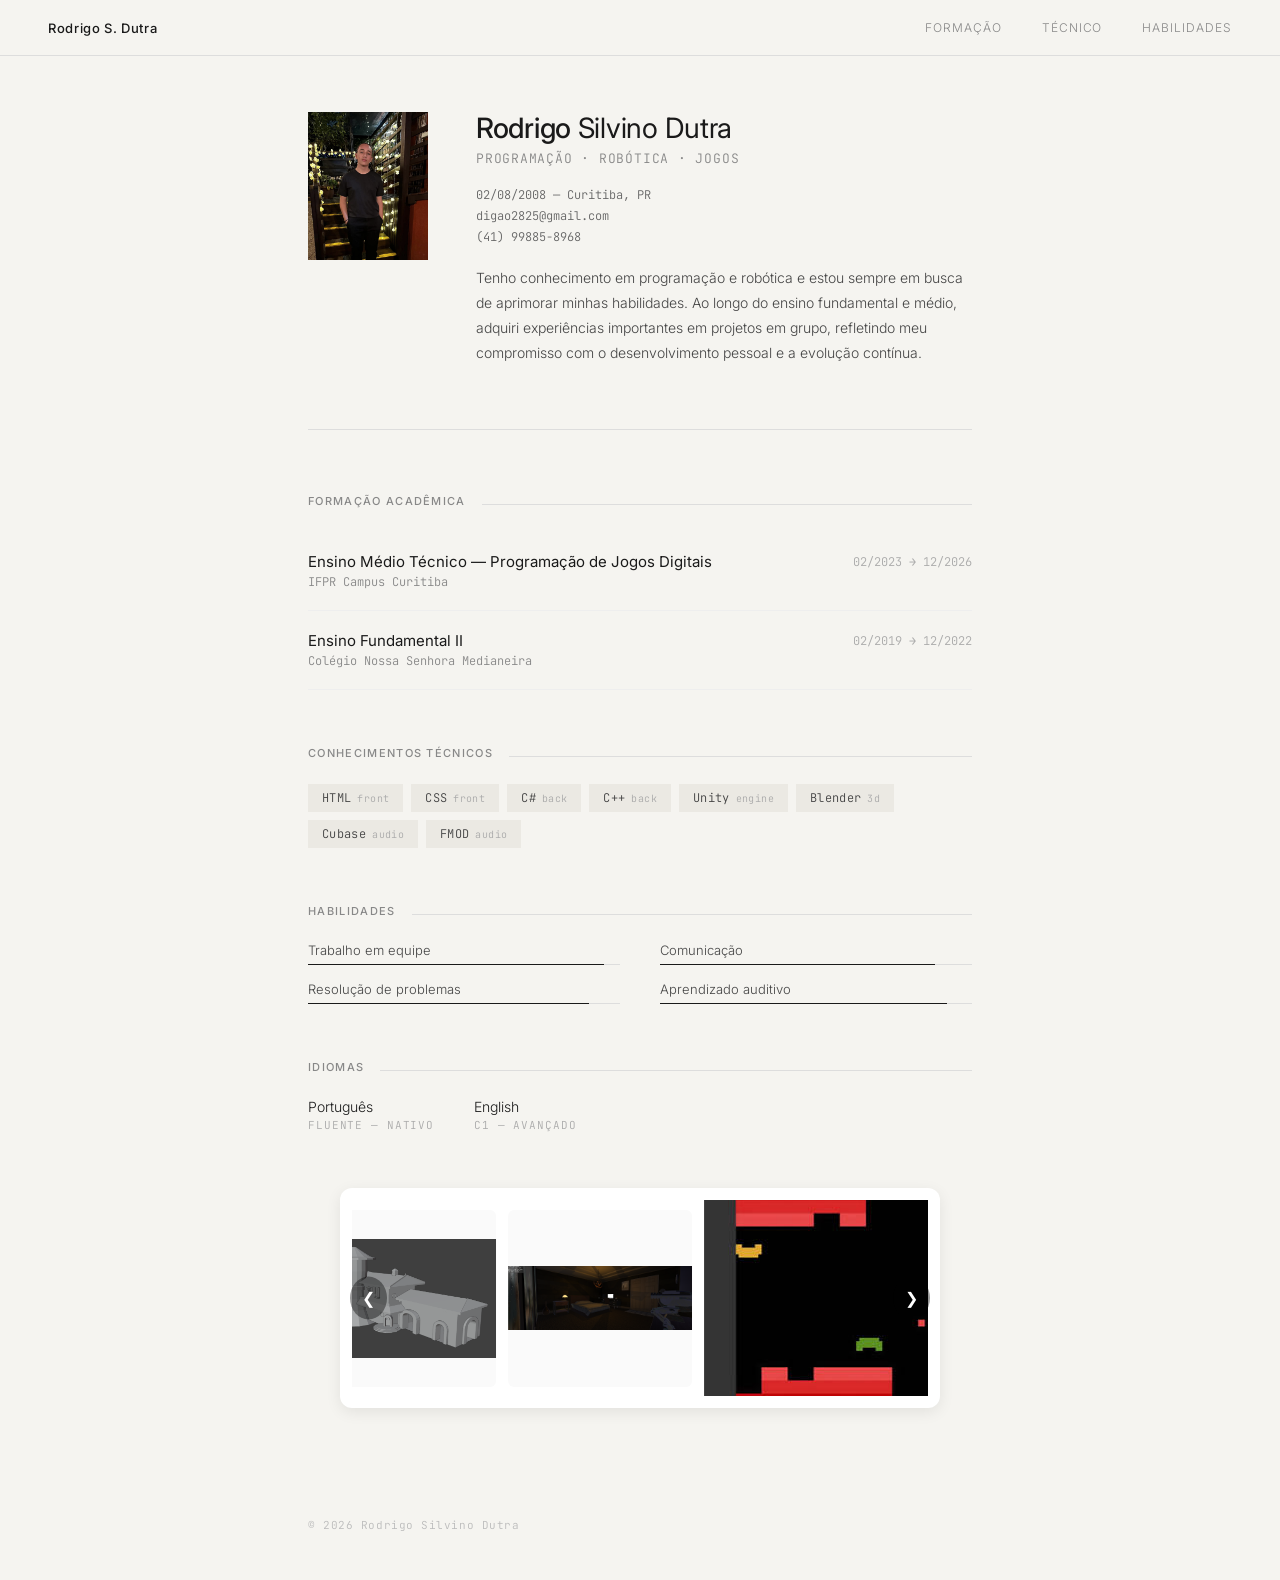
==== index.html @ 7c6aa82e "ok" ====
﻿<!DOCTYPE html>
<html lang="en">
<head>
    <meta charset="UTF-8">
    <meta name="viewport" content="width=device-width, initial-scale=1">
    <title>Rodrigo SIlvino Dutra</title>
    <link rel="stylesheet" href="css/style.css" type="text/css">
    <link rel="stylesheet" href="https:/fonts.googleapis.com/css2?family=Material+Symbols+Outlined:opsz,wght,FILL,GRAD@48,400,0,0" />
    <meta name="viewport" content="width=device-width, initial-scale=1.0">
      <link href="https://fonts.googleapis.com/css2?family=Inter:wght@300;400;500&family=JetBrains+Mono:wght@400;500&display=swap" rel="stylesheet">
</head>
<body>


<nav>
  <span class="nav-name">Rodrigo S. Dutra</span>
  <a href="#formacao">Formação</a>
  <a href="#tecnico">Técnico</a>
  <a href="#habilidades">Habilidades</a>
</nav>

<main>

  <div class="hero" id="perfil">
    <img src="[data-uri]" alt="Rodrigo Silvino Dutra">
    <div class="hero-text">
      <h1><span>Rodrigo</span> Silvino Dutra</h1>
      <div class="role">Programação · Robótica · Jogos</div>
      <div class="contacts">
        <span>02/08/2008 — Curitiba, PR</span>
        <span>digao2825@gmail.com</span>
        <span>(41) 99885-8968</span>
      </div>
      <p class="bio">
        Tenho conhecimento em programação e robótica e estou sempre em busca de aprimorar minhas habilidades. Ao longo do ensino fundamental e médio, adquiri experiências importantes em projetos em grupo, refletindo meu compromisso com o desenvolvimento pessoal e a evolução contínua.
      </p>
    </div>
  </div>

  <section class="sec" id="formacao">
    <div class="sec-header">
      <span class="sec-title">Formação Acadêmica</span>
      <div class="sec-line"></div>
    </div>
    <div class="edu-item">
      <div>
        <div class="edu-deg">Ensino Médio Técnico — Programação de Jogos Digitais</div>
        <div class="edu-inst">IFPR Campus Curitiba</div>
      </div>
      <div class="edu-period">02/2023 → 12/2026</div>
    </div>
    <div class="edu-item">
      <div>
        <div class="edu-deg">Ensino Fundamental II</div>
        <div class="edu-inst">Colégio Nossa Senhora Medianeira</div>
      </div>
      <div class="edu-period">02/2019 → 12/2022</div>
    </div>
  </section>

  <section class="sec" id="tecnico">
    <div class="sec-header">
      <span class="sec-title">Conhecimentos Técnicos</span>
      <div class="sec-line"></div>
    </div>
    <div class="skills-wrap">
      <div class="skill">HTML<em class="skill-cat">front</em></div>
      <div class="skill">CSS<em class="skill-cat">front</em></div>
      <div class="skill">C#<em class="skill-cat">back</em></div>
      <div class="skill">C++<em class="skill-cat">back</em></div>
      <div class="skill">Unity<em class="skill-cat">engine</em></div>
      <div class="skill">Blender<em class="skill-cat">3d</em></div>
      <div class="skill">Cubase<em class="skill-cat">audio</em></div>
      <div class="skill">FMOD<em class="skill-cat">audio</em></div>
    </div>
  </section>

  <section class="sec" id="habilidades">
    <div class="sec-header">
      <span class="sec-title">Habilidades</span>
      <div class="sec-line"></div>
    </div>
    <div class="attr-list">
      <div class="attr">
        <div class="attr-top"><span>Trabalho em equipe</span></div>
        <div class="attr-bar"><div class="attr-fill" style="width:95%"></div></div>
      </div>
      <div class="attr">
        <div class="attr-top"><span>Comunicação</span></div>
        <div class="attr-bar"><div class="attr-fill" style="width:88%"></div></div>
      </div>
      <div class="attr">
        <div class="attr-top"><span>Resolução de problemas</span></div>
        <div class="attr-bar"><div class="attr-fill" style="width:90%"></div></div>
      </div>
      <div class="attr">
        <div class="attr-top"><span>Aprendizado auditivo</span></div>
        <div class="attr-bar"><div class="attr-fill" style="width:92%"></div></div>
      </div>
    </div>
  </section>

  <section class="sec">
    <div class="sec-header">
      <span class="sec-title">Idiomas</span>
      <div class="sec-line"></div>
    </div>
    <div class="lang-row">
      <div class="lang-item">Português<span>Fluente — Nativo</span></div>
      <div class="lang-item">English<span>C1 — Avançado</span></div>
    </div>
  </section>
<div class="carousel-container">
        <button class="carousel-btn btn-prev" id="prevBtn">&#10094;</button>

        <div class="carousel-track-container">
            <ul class="carousel-track" id="carouselTrack">
                <li class="carousel-item"><img src="imagens/house.png" alt="Casa 3D"></li>
                <li class="carousel-item"><img src="imagens/blue dreams2.png" alt="Quarto Quente 3D"></li>
                <li> <a href="atari/atari.html" target="_blank">
                  class="carousel-item"><img src="./imagens/atari.jpg">
                </a></li>
                <li class="carousel-item"><img src="imagens/blue dreams.png" alt="Baú com Cadeado"></li>
                <li class="carousel-item"><img src="imagens/2d.png" alt="Cenário de Jogo 2D"></li>
                <li class="carousel-item"><img src="imagens/barril.png"></li>
                
            </ul>
        </div>

        <button class="carousel-btn btn-next" id="nextBtn">&#10095;</button>
    </div>
    <script src="javascript/script.js"></script>
    
</main>

<footer>© 2026 Rodrigo Silvino Dutra</footer>

</body>
</html>
---- css/style.css ----
﻿header,
*, *::before, *::after { box-sizing: border-box; margin: 0; padding: 0; }
html { scroll-behavior: smooth; }
body {
  font-family: 'Inter', sans-serif;
  font-weight: 300;
  background: #f5f4f0;
  color: #1a1a1a;
  min-height: 100vh;
}
a { color: inherit; text-decoration: none; }

nav {
  position: fixed;
  top: 0; left: 0; right: 0;
  height: 56px;
  background: #f5f4f0;
  border-bottom: 1px solid #ddd;
  display: flex;
  align-items: center;
  padding: 0 48px;
  gap: 40px;
  z-index: 50;
}
.nav-name {
  font-size: 13px;
  font-weight: 500;
  letter-spacing: 0.05em;
  margin-right: auto;
}
nav a {
  font-size: 12px;
  color: #888;
  letter-spacing: 0.08em;
  text-transform: uppercase;
  transition: color 0.2s;
}
nav a:hover { color: #1a1a1a; }

main {
  max-width: 760px;
  margin: 0 auto;
  padding: 112px 48px 80px;
}

/* HERO */
.hero {
  display: grid;
  grid-template-columns: 120px 1fr;
  gap: 48px;
  align-items: start;
  padding-bottom: 64px;
  border-bottom: 1px solid #ddd;
  margin-bottom: 64px;
}
.hero img {
  width: 120px;
  height: 148px;
  object-fit: cover;
  object-position: top center;
  display: block;
  filter: grayscale(15%);
}
.hero-text h1 {
  font-size: 28px;
  font-weight: 400;
  letter-spacing: -0.01em;
  line-height: 1.2;
  margin-bottom: 4px;
}
.hero-text h1 span { font-weight: 500; }
.role {
  font-size: 13px;
  color: #888;
  letter-spacing: 0.06em;
  text-transform: uppercase;
  margin-bottom: 20px;
  font-family: 'JetBrains Mono', monospace;
}
.contacts {
  display: flex;
  flex-direction: column;
  gap: 5px;
  margin-bottom: 20px;
}
.contacts span {
  font-family: 'JetBrains Mono', monospace;
  font-size: 12px;
  color: #666;
}
.bio {
  font-size: 14px;
  line-height: 1.8;
  color: #444;
  max-width: 520px;
}

/* SECTION */
.sec {
  margin-bottom: 56px;
}
.sec-header {
  display: flex;
  align-items: baseline;
  gap: 16px;
  margin-bottom: 24px;
}
.sec-title {
  font-size: 11px;
  font-weight: 500;
  letter-spacing: 0.12em;
  text-transform: uppercase;
  color: #888;
}
.sec-line {
  flex: 1;
  height: 1px;
  background: #ddd;
}

/* EDUCATION */
.edu-item {
  display: grid;
  grid-template-columns: 1fr auto;
  gap: 8px;
  padding: 20px 0;
  border-bottom: 1px solid #eee;
}
.edu-item:first-child { border-top: 1px solid #eee; }
.edu-deg {
  font-size: 15px;
  font-weight: 400;
  margin-bottom: 3px;
}
.edu-inst {
  font-size: 12px;
  color: #888;
  font-family: 'JetBrains Mono', monospace;
}
.edu-period {
  font-size: 12px;
  color: #aaa;
  font-family: 'JetBrains Mono', monospace;
  white-space: nowrap;
  align-self: start;
  margin-top: 2px;
}

/* SKILLS */
.skills-wrap {
  display: flex;
  flex-wrap: wrap;
  gap: 8px;
}
.skill {
  font-size: 12px;
  font-family: 'JetBrains Mono', monospace;
  color: #444;
  background: #ebe9e3;
  padding: 6px 14px;
  letter-spacing: 0.03em;
  transition: background 0.2s, color 0.2s;
  cursor: default;
}
.skill:hover {
  background: #1a1a1a;
  color: #f5f4f0;
}
.skill-cat {
  font-size: 10px;
  color: #aaa;
  margin-left: 6px;
  font-style: normal;
}

/* ATTRIBUTES */
.attr-list {
  display: grid;
  grid-template-columns: 1fr 1fr;
  gap: 16px 40px;
}
.attr {}
.attr-top {
  display: flex;
  justify-content: space-between;
  font-size: 13px;
  color: #444;
  margin-bottom: 6px;
}
.attr-bar {
  height: 1px;
  background: #ddd;
  position: relative;
}
.attr-fill {
  position: absolute;
  left: 0; top: 0;
  height: 1px;
  background: #1a1a1a;
}

/* LANGUAGES */
.lang-row {
  display: flex;
  gap: 40px;
}
.lang-item {
  font-size: 14px;
}
.lang-item span {
  font-family: 'JetBrains Mono', monospace;
  font-size: 11px;
  color: #aaa;
  display: block;
  margin-top: 3px;
  letter-spacing: 0.08em;
  text-transform: uppercase;
}

/* ==========================================================
   CARROSSEL AJUSTADO: IMAGENS MENORES E PROPORCIONAIS
   ========================================================== */

.carousel-container {
    position: relative;
    width: 100%;             
    max-width: 600px;        /* REDUZIDO: Define uma largura máxima compacta para o carrossel */
    height: 220px;           /* REDUZIDO: Altura fixa menor para não depender do tamanho da tela */
    margin: 30px auto;       /* Centraliza o carrossel horizontalmente na página */
    overflow: hidden;
    background-color: #fff;
    padding: 12px;
    border-radius: 12px;
    box-shadow: 0 4px 15px rgba(0, 0, 0, 0.08);
    box-sizing: border-box;  
    
    display: flex;
    flex-direction: column;
    justify-content: center;
}

.carousel-track-container {
    overflow: hidden;
    width: 100%;
    height: 100%;
    display: flex;
    align-items: center;
}

.carousel-track {
    display: flex;
    gap: 12px;               /* Espaçamento ligeiramente menor para combinar com o tamanho reduzido */
    list-style: none;
    padding: 0;
    margin: 0;
    width: 100%;
    height: 100%;
    align-items: center;
}

/* Continua a mostrar 3 itens por vez, mas agora dentro de um bloco menor */
.carousel-item {
    flex: 0 0 calc((100% - (12px * 2)) / 3); 
    box-sizing: border-box;
    height: 90%;            
}

.carousel-item img {
    width: 100%;
    height: 100%; 
    object-fit: contain;     /* Mantém a proporção exata sem cortar os seus renders */
    background-color: #fafafa; 
    border-radius: 6px;
    display: block;
}

/* Botões discretos e menores para harmonizar com o carrossel compacto */
.carousel-btn {
    position: absolute;
    top: 50%;
    transform: translateY(-50%);
    background-color: rgba(0, 0, 0, 0.4);
    color: white;
    border: none;
    padding: 12px;
    cursor: pointer;
    border-radius: 50%;
    font-size: 16px;
    z-index: 10;
    transition: background 0.3s, transform 0.2s;
}

.carousel-btn:hover {
    background-color: rgba(0, 0, 0, 0.7);
}

.carousel-btn:active {
    transform: translateY(-50%) scale(0.9);
}

.btn-prev { left: 10px; }
.btn-next { right: 10px; }

/* ========================================================== */

footer {
  max-width: 760px;
  margin: 0 auto;
  padding: 0 48px 48px;
  font-size: 11px;
  color: #bbb;
  font-family: 'JetBrains Mono', monospace;
  letter-spacing: 0.05em;
}

@media (max-width: 600px) {
  nav { padding: 0 20px; gap: 20px; }
  nav a { display: none; }
  main { padding: 88px 20px 60px; }
  footer { padding: 0 20px 40px; }
  .hero { grid-template-columns: 80px 1fr; gap: 24px; }
  .hero img { width: 80px; height: 100px; }
  .attr-list { grid-template-columns: 1fr; }
}

.sidebar {
    height: 100%; 
    width: 0; 
    position: fixed; 
    z-index: 1; 
    top: 0;
    left: 0;
    background-color: #343D79;
    overflow-x: hidden; 
    padding: 40px 10px 30px 10px; 
    transition: 0.5s; 
}

.sidebar a {
    padding: 8px 8px 8px 32px;
    text-decoration: none;
    font-size: 25px;
    color: white;
    display: block;
    transition: 0.3s;
}

.sidebar a:hover {
    color: #f1f1f1;
}

.sidebar .closebtn {
    position: absolute;
    top: 0;
    right: 25px;
    font-size: 36px;
    margin-left: 50px;
}

.openbtn {
    font-size: 20px;
    cursor: fixed;
    background-color: #DABC6F;
    color: white;
    padding: 10px 15px;
    border: none;
    position: fixed;
    left: 20px;
    top: 80px;
}

.openbtn:hover {
    background-color: #444;
}

.row {
    display: flex;
}

.column {
    flex: 33.33%;
    padding: 5px;
}

#main {
    transition: margin-left .5s; 
    padding: 20px;
}

#imgleft{
    display:left;
}

@media (max-width: 768px) {
    .carousel-item {
        flex: 0 0 100%;
        height: 85%;
    }
    .carousel-btn {
        padding: 12px;
        font-size: 18px;
    }
}
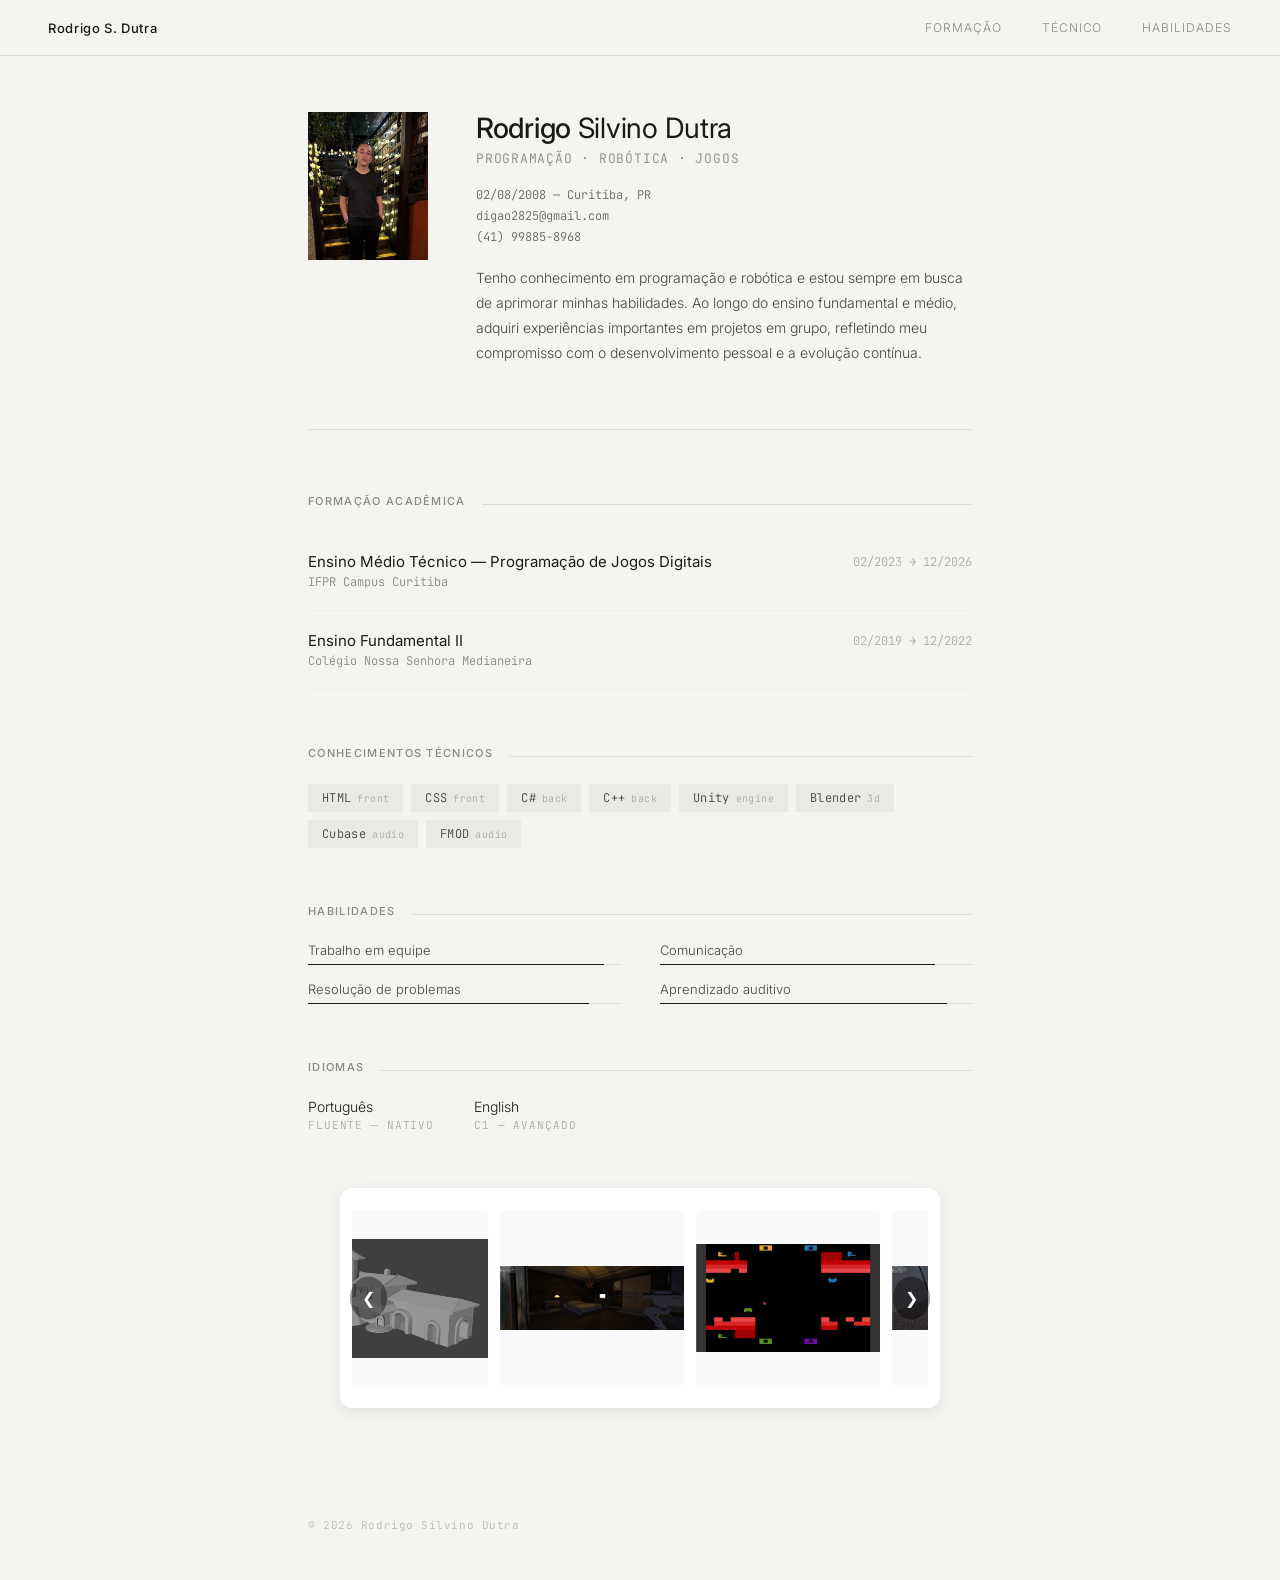
==== commit abf0d0ef: "alright" ====
--- a/index.html
+++ b/index.html
@@ -117,13 +117,11 @@
             <ul class="carousel-track" id="carouselTrack">
                 <li class="carousel-item"><img src="imagens/house.png" alt="Casa 3D"></li>
                 <li class="carousel-item"><img src="imagens/blue dreams2.png" alt="Quarto Quente 3D"></li>
-                <li> <a href="atari/atari.html" target="_blank">
-                  class="carousel-item"><img src="./imagens/atari.jpg">
-                </a></li>
+                <li class="carousel-item"><a href="atari.html" target="_blank"><img src="./imagens/atari.jpg"></a></li>
                 <li class="carousel-item"><img src="imagens/blue dreams.png" alt="Baú com Cadeado"></li>
                 <li class="carousel-item"><img src="imagens/2d.png" alt="Cenário de Jogo 2D"></li>
                 <li class="carousel-item"><img src="imagens/barril.png"></li>
-                
+
             </ul>
         </div>
 
